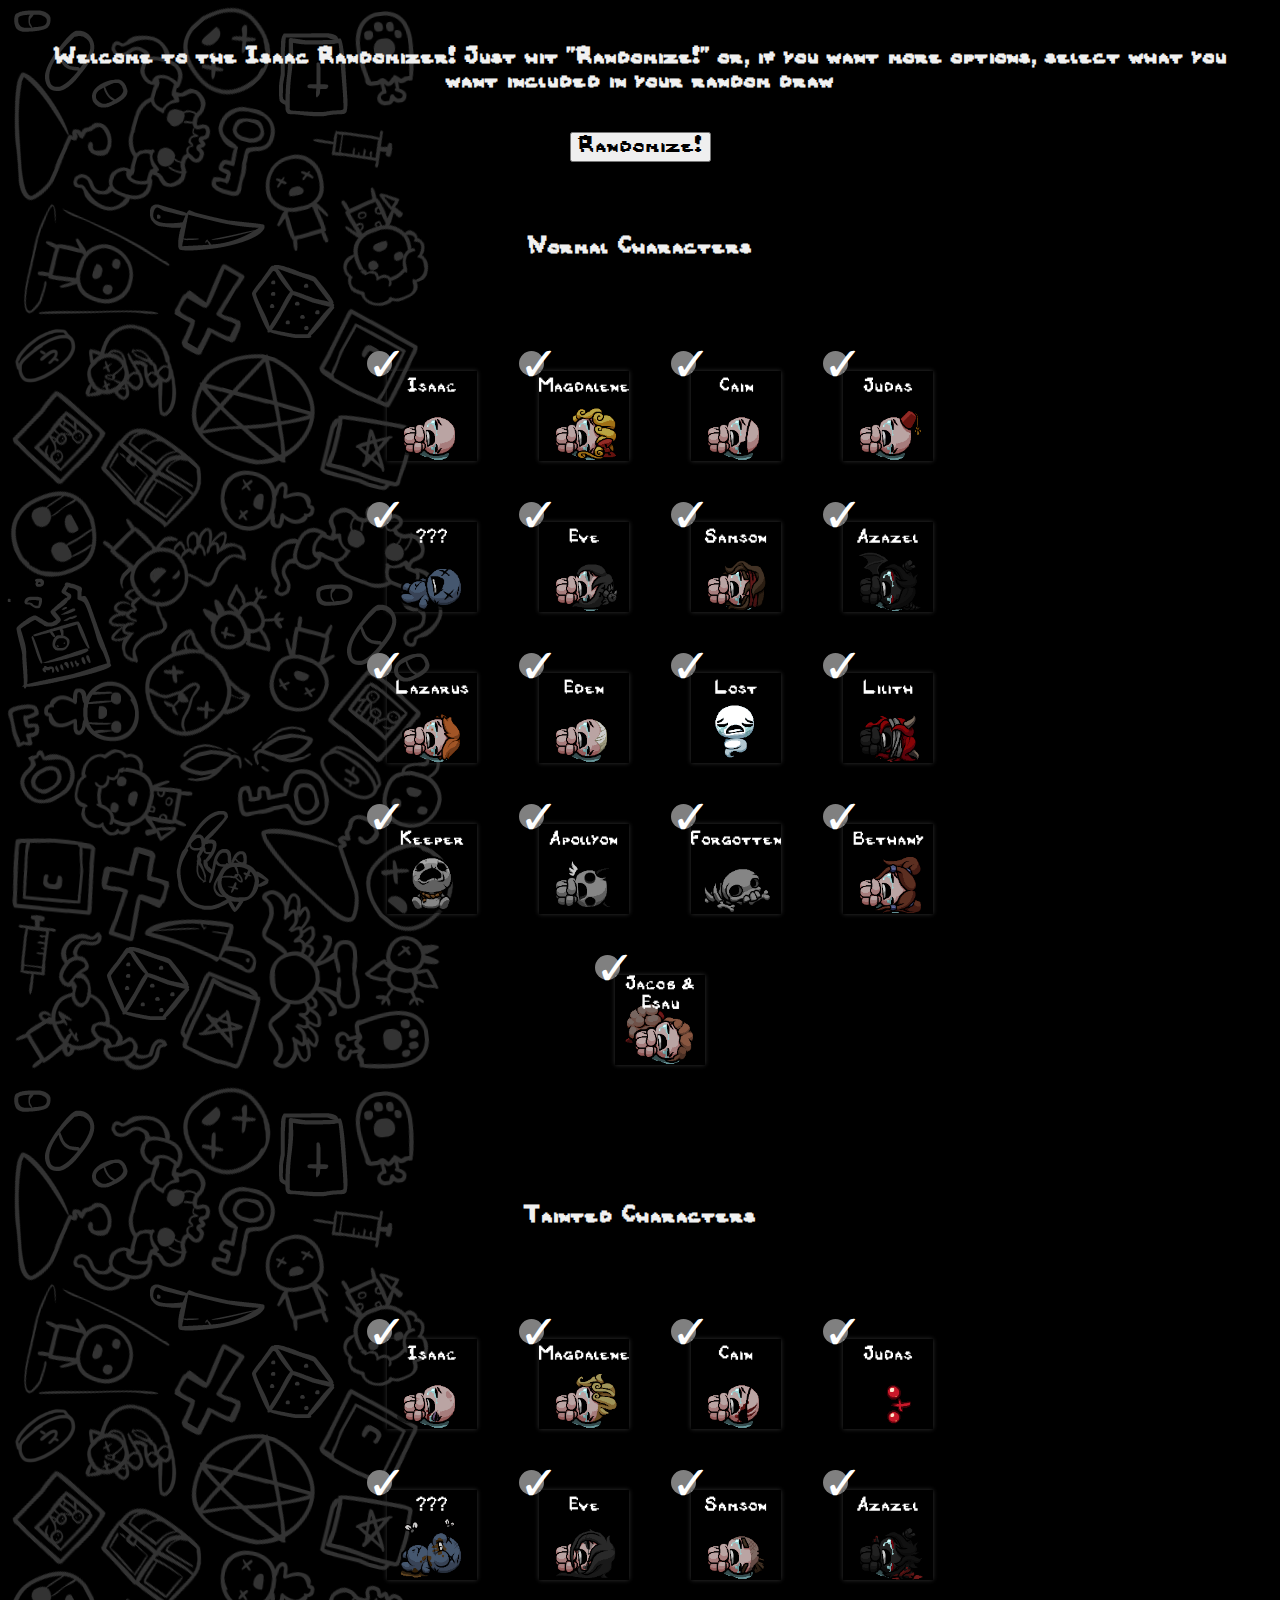
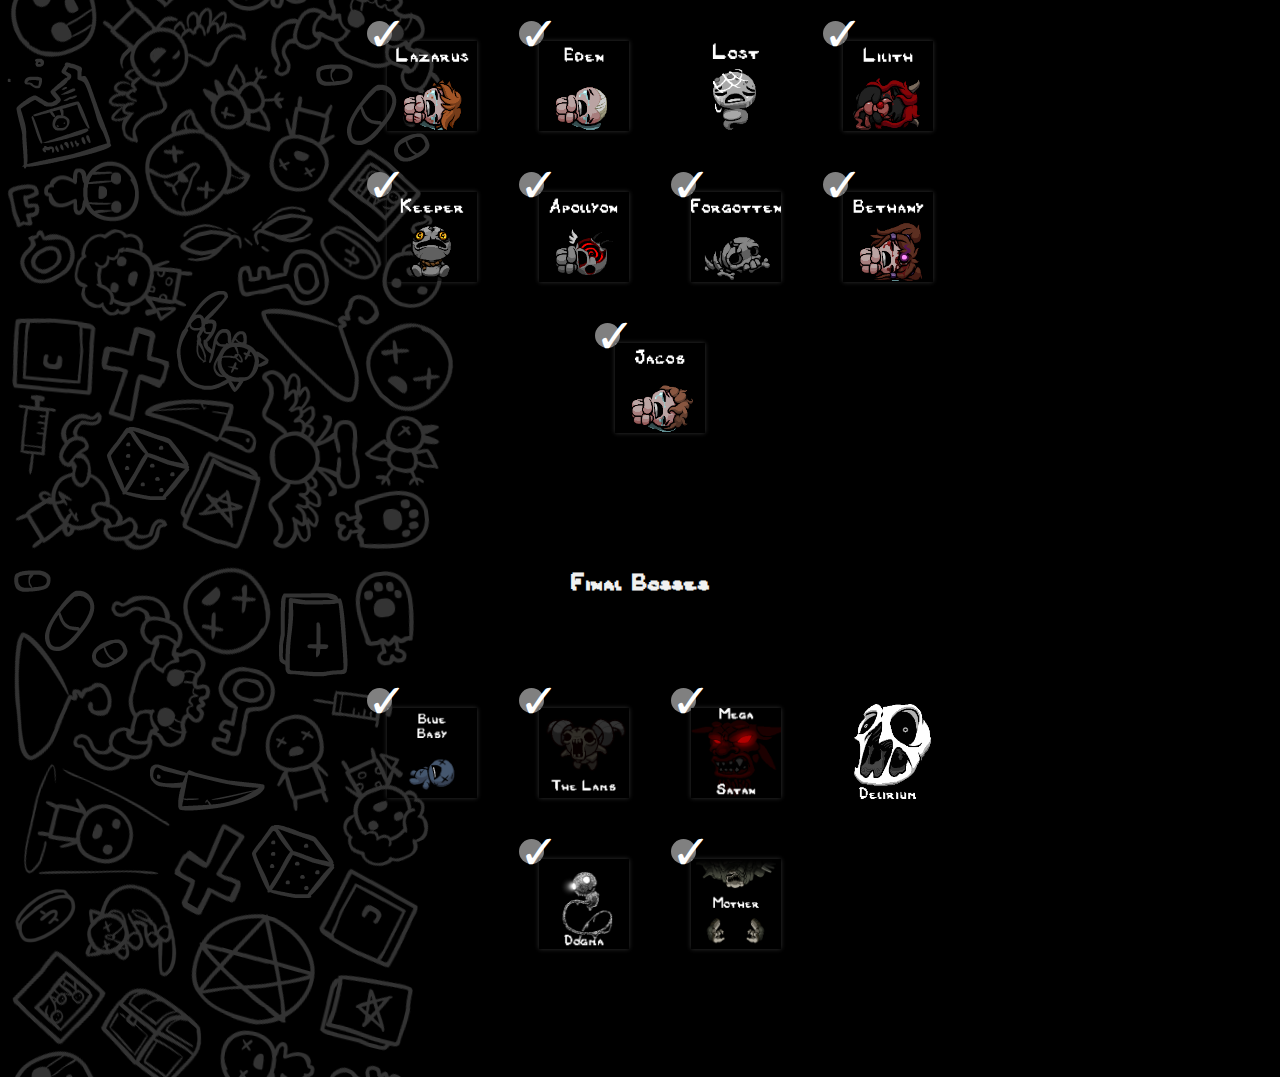
==== index.html @ 3d662578 "Rename landing page to index." ====
<!DOCTYPE html>
<meta charset="UTF-8">
<meta name="viewport" content="width=device-width, initial-scale=1">
<link rel="stylesheet" href="stylesheet.css">

<body>

  <div class="result-text">
    <h2>Welcome to the Isaac Randomizer! Just hit "Randomize!" or,
      if you want more options, select what you want included in your
      random draw</h2>
  </div>

  <div class="center">
    <button onclick="randomize();" style="font-size:24px">Randomize!</button>
  </div>

  <div class="result-text" id="result"></div>


  <div class="result-text"><h2>Normal Characters</h2></div>
  <div class="center">
    <ul>
      <li><input type="checkbox" id="nc1" value="Isaac" checked />
        <label for="nc1"><img src="img/playerportrait_isaac.png" /></label>
      </li>
      <li><input type="checkbox" id="nc2" value="Magdalene" checked />
        <label for="nc2"><img src="img/playerportrait_magdalene.png" /></label>
      </li>
      <li><input type="checkbox" id="nc3" value="Cain" checked />
        <label for="nc3"><img src="img/playerportrait_cain.png" /></label>
      </li>
      <li><input type="checkbox" id="nc4" value="Judas" checked/>
        <label for="nc4"><img src="img/playerportrait_judas.png" /></label>
      </li>
      <li><input type="checkbox" id="nc5" value="??? (Blue Baby)" checked/>
        <label for="nc5"><img src="img/playerportrait_bluebaby.png" /></label>
      </li>
      <li><input type="checkbox" id="nc6" value="Eve" checked/>
        <label for="nc6"><img src="img/playerportrait_eve.png" /></label>
      </li>
      <li><input type="checkbox" id="nc7" value="Samson" checked/>
        <label for="nc7"><img src="img/playerportrait_samson.png" /></label>
      </li>
      <li><input type="checkbox" id="nc8" value="Azazel" checked/>
        <label for="nc8"><img src="img/playerportrait_azazel.png" /></label>
      </li>
      <li><input type="checkbox" id="nc9" value="Lazarus" checked/>
        <label for="nc9"><img src="img/playerportrait_lazarus.png" /></label>
      </li>
      <li><input type="checkbox" id="nc10" value="Eden" checked/>
        <label for="nc10"><img src="img/playerportrait_eden.png" /></label>
      </li>
      <li><input type="checkbox" id="nc11" value="The Lost" checked/>
        <label for="nc11"><img src="img/playerportrait_thelost.png" /></label>
      </li>
      <li><input type="checkbox" id="nc12" value="Lilith" checked/>
        <label for="nc12"><img src="img/playerportrait_lilith.png" /></label>
      </li>
      <li><input type="checkbox" id="nc13" value="Keeper" checked/>
        <label for="nc13"><img src="img/playerportrait_keeper.png" /></label>
      </li>
      <li><input type="checkbox" id="nc14" value="Apollyon" checked/>
        <label for="nc14"><img src="img/playerportrait_apollyon.png" /></label>
      </li>
      <li><input type="checkbox" id="nc15" value="The Forgotten" checked/>
        <label for="nc15"><img src="img/playerportrait_theforgotten.png" /></label>
      </li>
      <li><input type="checkbox" id="nc16" value="Bethany" checked/>
        <label for="nc16"><img src="img/playerportrait_bethany.png" /></label>
      </li>
      <li><input type="checkbox" id="nc17" value="Jacob & Esau" checked/>
        <label for="nc17"><img src="img/playerportrait_jacob.png" /></label>
      </li>
    </ul>
  </div>

  <br>

  <div class="result-text"><h2>Tainted Characters</h2></div>
  <div class="center">
    <ul>
      <li><input type="checkbox" id="tc1" value="Tainted Isaac" checked />
        <label for="tc1"><img src="img/playerportrait_isaac_b.png" /></label>
      </li>
      <li><input type="checkbox" id="tc2" value="Tainted Magdalene" checked />
        <label for="tc2"><img src="img/playerportrait_magdalene_b.png" /></label>
      </li>
      <li><input type="checkbox" id="tc3" value="Tainted Cain" checked />
        <label for="tc3"><img src="img/playerportrait_cain_b.png" /></label>
      </li>
      <li><input type="checkbox" id="tc4" value="Tainted Judas" checked/>
        <label for="tc4"><img src="img/playerportrait_judas_b.png" /></label>
      </li>
      <li><input type="checkbox" id="tc5" value="Tainted ??? (Blue Baby)" checked/>
        <label for="tc5"><img src="img/playerportrait_bluebaby_b.png" /></label>
      </li>
      <li><input type="checkbox" id="tc6" value="Tainted Eve" checked/>
        <label for="tc6"><img src="img/playerportrait_eve_b.png" /></label>
      </li>
      <li><input type="checkbox" id="tc7" value="Tainted Samson" checked/>
        <label for="tc7"><img src="img/playerportrait_samson_b.png" /></label>
      </li>
      <li><input type="checkbox" id="tc8" value="Tainted Azazel" checked/>
        <label for="tc8"><img src="img/playerportrait_azazel_b.png" /></label>
      </li>
      <li><input type="checkbox" id="tc9" value="Tainted Lazarus" checked/>
        <label for="tc9"><img src="img/playerportrait_lazarus_b.png" /></label>
      </li>
      <li><input type="checkbox" id="tc10" value="Tainted Eden" checked/>
        <label for="tc10"><img src="img/playerportrait_eden.png" /></label>
      </li>
      <li><input type="checkbox" id="tc11" value="Tainted The Lost" />
        <label for="tc11"><img src="img/playerportrait_thelost_b.png" /></label>
      </li>
      <li><input type="checkbox" id="tc12" value="Tainted Lilith" checked/>
        <label for="tc12"><img src="img/playerportrait_lilith_b.png" /></label>
      </li>
      <li><input type="checkbox" id="tc13" value="Tainted Keeper" checked/>
        <label for="tc13"><img src="img/playerportrait_keeper_b.png" /></label>
      </li>
      <li><input type="checkbox" id="tc14" value="Tainted Apollyon" checked/>
        <label for="tc14"><img src="img/playerportrait_apollyon_b.png" /></label>
      </li>
      <li><input type="checkbox" id="tc15" value="Tainted The Forgotten" checked/>
        <label for="tc15"><img src="img/playerportrait_theforgotten_b.png" /></label>
      </li>
      <li><input type="checkbox" id="tc16" value="Tainted Bethany" checked/>
        <label for="tc16"><img src="img/playerportrait_bethany_b.png" /></label>
      </li>
      <li><input type="checkbox" id="tc17" value="Tainted Jacob" checked/>
        <label for="tc17"><img src="img/playerportrait_jacob_b.png" /></label>
      </li>
    </ul>
  </div>

  <br>

  <div class="result-text"><h2>Final Bosses</h2></div>
  <div class="center">
    <ul>
      <li><input type="checkbox" id="eb1" value="??? (Blue Baby)" checked />
        <label for="eb1"><img src="img/portrait_102.1_bluebaby.png" /></label>
      </li>
      <li><input type="checkbox" id="eb2" value="The Lamb" checked />
        <label for="eb2"><img src="img/portrait_273.0_thelamb.png" /></label>
      </li>
      <li><input type="checkbox" id="eb3" value="Mega Satan" checked />
        <label for="eb3"><img src="img/portrait_274.0_megasatan.png" /></label>
      </li>
      <li><input type="checkbox" id="eb4" value="Delirium" />
        <label for="eb4"><img src="img/portrait_delirium.png" /></label>
      </li>
      <li><input type="checkbox" id="eb5" value="Dogma" checked />
        <label for="eb5"><img src="img/portrait_dogma.png" /></label>
      </li>
      <li><input type="checkbox" id="eb6" value="Mother" checked />
        <label for="eb6"><img src="img/portrait_mother.png" /></label>
      </li>
    </ul>
  </div>

  <br> <br>

  <script src="collapse.js"></script>
  <script src="randomize.js"></script>

</body>

</html>
---- stylesheet.css ----
body {
  background-image: url("img/bg.png");
  background-repeat: repeat-y;
}

ul {
  list-style-type: none;
  text-align: center;
  width: 55%;
  align-items: center;
}

li {
  display: inline-block;
  align-items: center;
}

input[type="checkbox"] {
  display: none;
}

.center {
  display: flex;
  justify-content: center;
  align-items: center;
  height: 10%;
  font-size: 48px;
}

label {
  /* border: 1px solid #fff; */
  padding: 10px;
  display: block;
  position: relative;
  margin: 10px;
  cursor: pointer;
}

label:before {
  background-color: white;
  color: white;
  content: " ";
  display: block;
  border-radius: 50%;
  /* border: 1px solid grey; */
  position: absolute;
  top: -5px;
  left: -5px;
  width: 25px;
  height: 25px;
  text-align: center;
  line-height: 28px;
  transition-duration: 0.4s;
  transform: scale(0);
}

label img {
  height: 100px;
  width: 100px;
  transition-duration: 0.2s;
  transform-origin: 50% 50%;
  -webkit-filter: grayscale(100%);
  filter: grayscale(100%);
}

/* :checked + label {
  border-color: #ddd;
} */

:checked + label:before {
  content: "✓";
  background-color: grey;
  transform: scale(1);
}

:checked + label img {
  transform: scale(0.9);
  box-shadow: 0 0 5px #333;
  z-index: -1;
  -webkit-filter: grayscale(0%);
  filter: grayscale(0%);
}

/* Style the button that is used to open and close the collapsible content
.collapsible {
 background-color: #eee;
 color: #444;
 cursor: pointer;
 padding: 18px;
 width: 100%;
 border: none;
 text-align: left;
 outline: none;
 font-size: 15px;
}
/*

/* Add a background color to the button if it is clicked on (add the .active class with JS), and when you move the mouse over it (hover) */
/* .active, .collapsible:hover {
 background-color: #ccc;
} */

/* Style the collapsible content. Note: hidden by default */
/* .content {
 padding: 0 18px;
 display: all;
 overflow: hidden;
 background-color: #f1f1f1;
} */

.result-text {
  padding: 18px 18px;
  text-align: center;
  font-family: isaacgame;
  color: #f1f1f1;
}

/* Add Isaac font */
@font-face {
  font-family: isaacgame;
  src: url(IsaacGame.ttf) format("truetype");
  src: url(isaacgame.woff) format("woff");
  src: url(isaacgame.woff2) format("woff2");
}

/* change button font */
button {
  font-family: isaacgame;
}
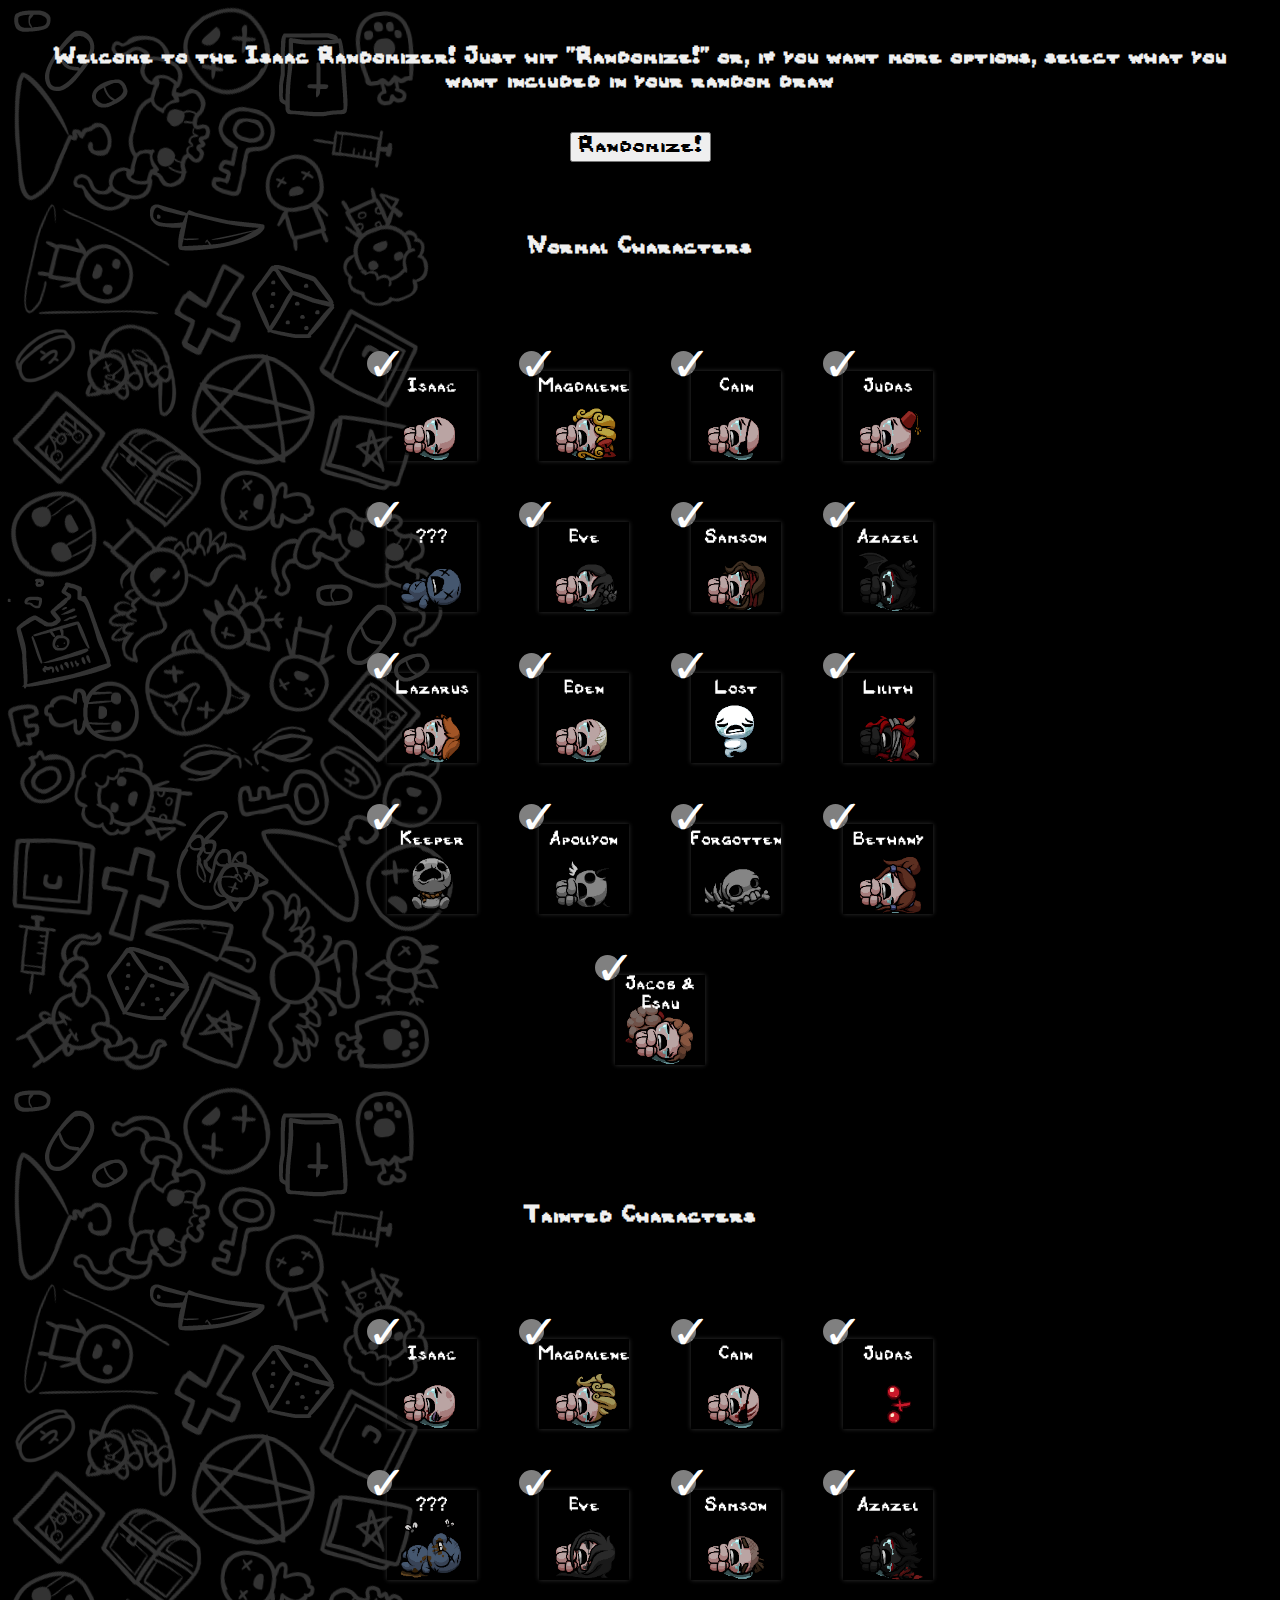
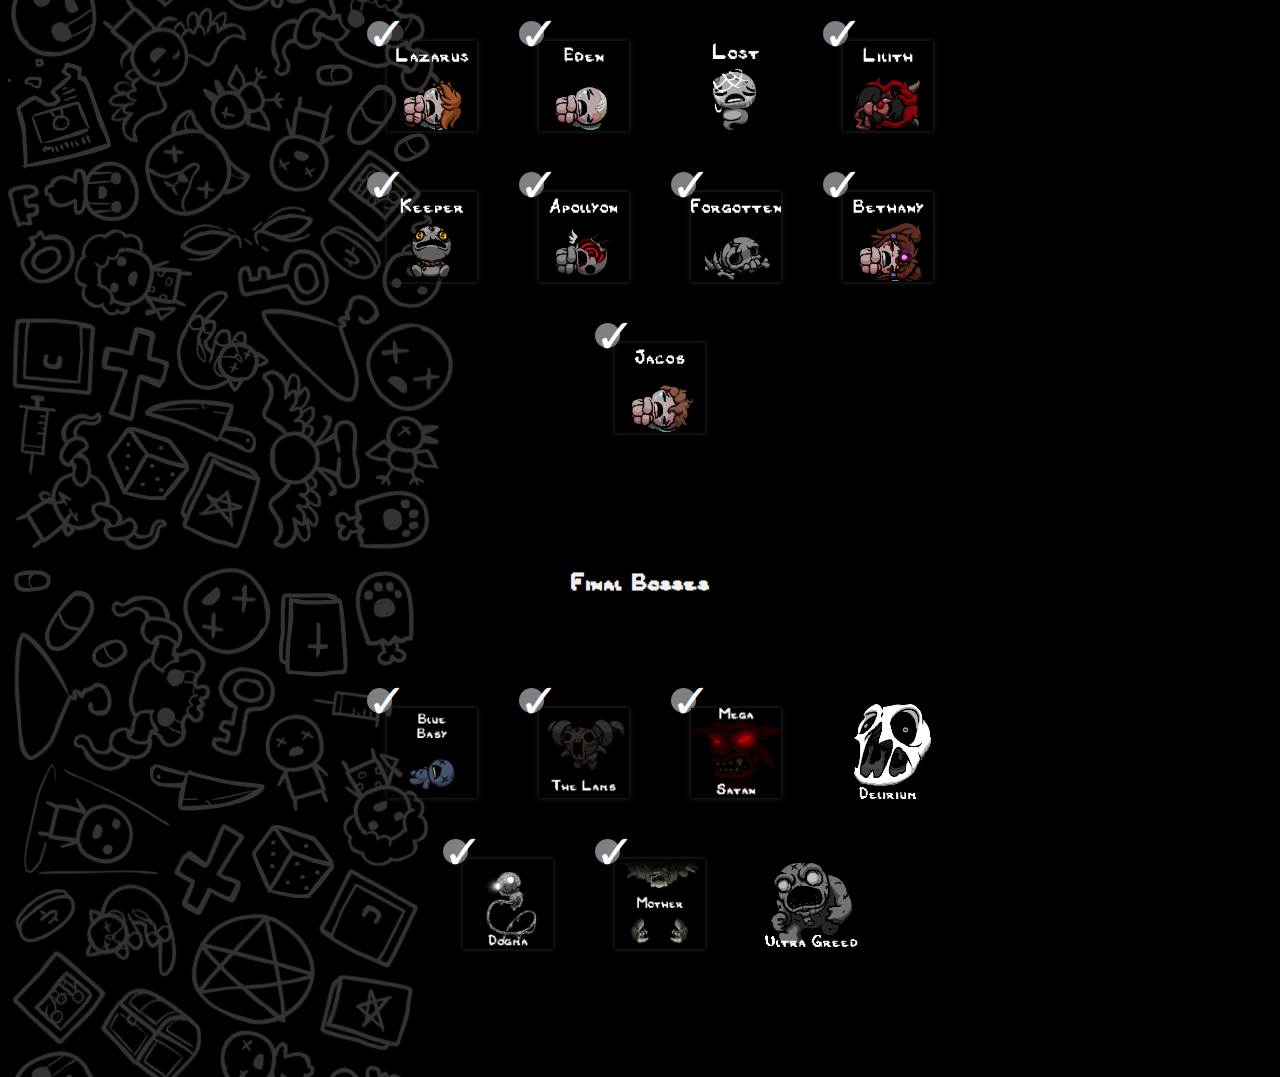
==== commit ac0120a9: "Add Ultra Greed." ====
--- a/index.html
+++ b/index.html
@@ -157,6 +157,9 @@
       <li><input type="checkbox" id="eb6" value="Mother" checked />
         <label for="eb6"><img src="img/portrait_mother.png" /></label>
       </li>
+      <li><input type="checkbox" id="eb7" value="Ultra Greed" />
+        <label for="eb7"><img src="img/portrait_406.0_ultragreed.png" /></label>
+      </li>
     </ul>
   </div>
 
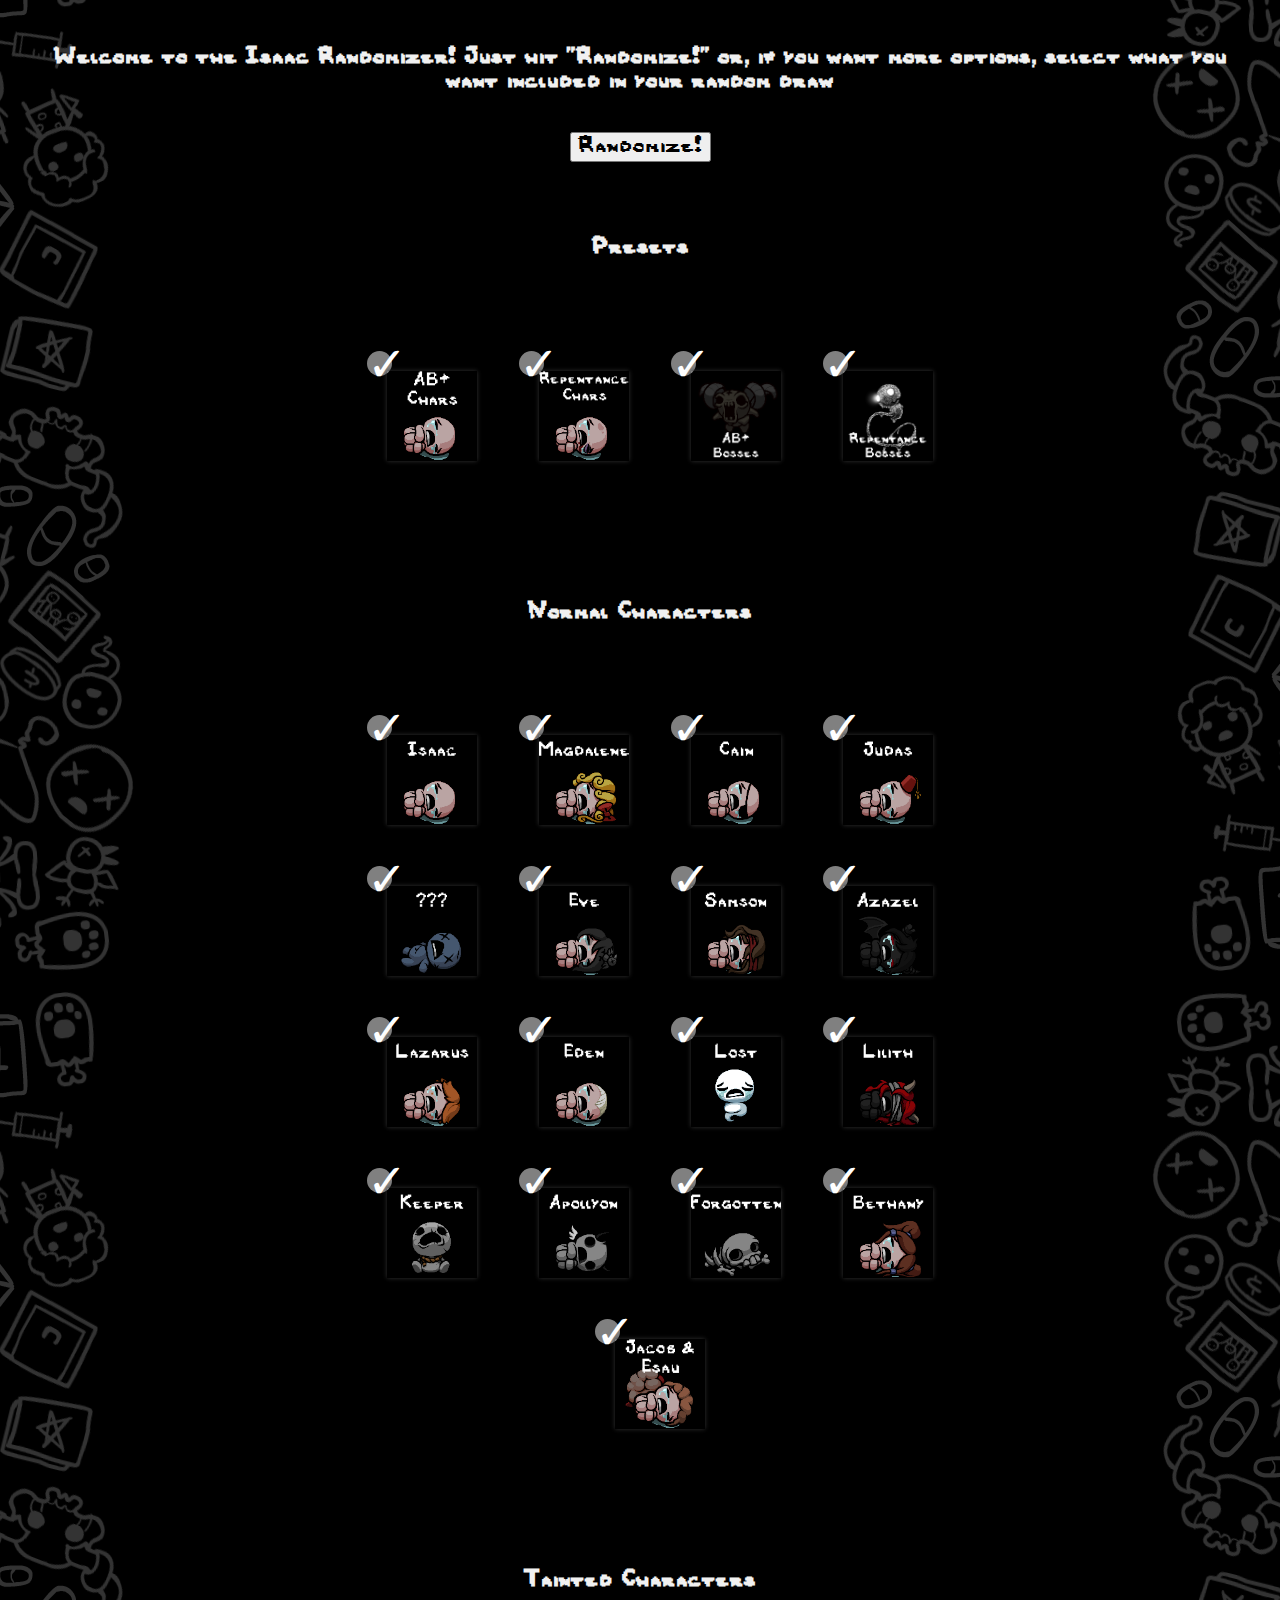
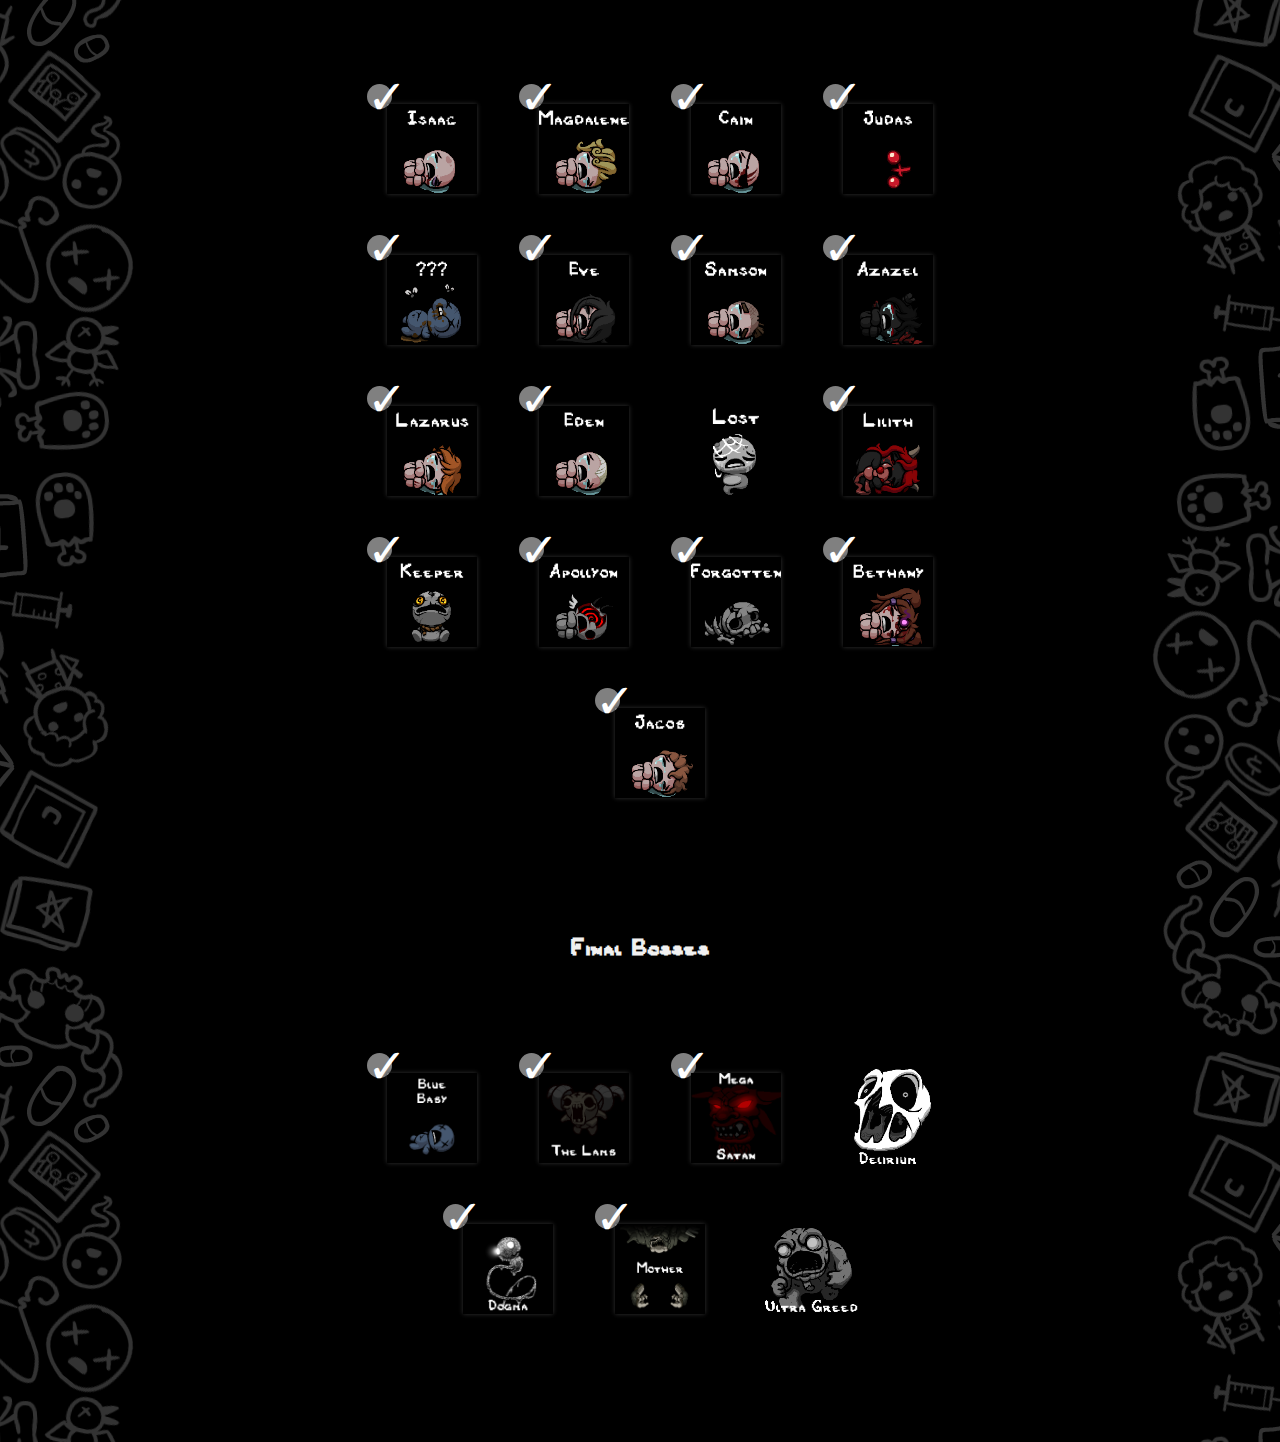
==== commit 74068f7a: "Add buttons for presets." ====
--- a/index.html
+++ b/index.html
@@ -17,59 +17,78 @@
 
   <div class="result-text" id="result"></div>
 
+  <!-- <div class="result-text"><h2>Presets</h2></div> -->
+  <div class="result-text"><h2>Presets</h2></div>
+  <div class="center">
+    <ul>
+      <li><input type="checkbox" id="ps1" onClick="abchar(this)" checked />
+        <label for="ps1"><img src="img/preset_afterbirth.png" /></label>
+      </li>
+      <li><input type="checkbox" id="ps2" onClick="repchar(this)" checked />
+        <label for="ps2"><img src="img/preset_repentance.png" /></label>
+      </li>
+      <li><input type="checkbox" id="ps3" onClick="abboss(this)" checked />
+        <label for="ps3"><img src="img/preset_afterbirthbosses.png" /></label>
+      </li>
+      <li><input type="checkbox" id="ps4" onClick="repboss(this)" checked />
+        <label for="ps4"><img src="img/preset_repentancebosses.png" /></label>
+      </li>
+    </ul>
+  </div>
+  <br>
 
   <div class="result-text"><h2>Normal Characters</h2></div>
   <div class="center">
     <ul>
-      <li><input type="checkbox" id="nc1" value="Isaac" checked />
+      <li><input type="checkbox" id="nc1" name="nc" value="Isaac" checked />
         <label for="nc1"><img src="img/playerportrait_isaac.png" /></label>
       </li>
-      <li><input type="checkbox" id="nc2" value="Magdalene" checked />
+      <li><input type="checkbox" id="nc2" name="nc" value="Magdalene" checked />
         <label for="nc2"><img src="img/playerportrait_magdalene.png" /></label>
       </li>
-      <li><input type="checkbox" id="nc3" value="Cain" checked />
+      <li><input type="checkbox" id="nc3" name="nc" value="Cain" checked />
         <label for="nc3"><img src="img/playerportrait_cain.png" /></label>
       </li>
-      <li><input type="checkbox" id="nc4" value="Judas" checked/>
+      <li><input type="checkbox" id="nc4" name="nc" value="Judas" checked/>
         <label for="nc4"><img src="img/playerportrait_judas.png" /></label>
       </li>
-      <li><input type="checkbox" id="nc5" value="??? (Blue Baby)" checked/>
+      <li><input type="checkbox" id="nc5" name="nc" value="??? (Blue Baby)" checked/>
         <label for="nc5"><img src="img/playerportrait_bluebaby.png" /></label>
       </li>
-      <li><input type="checkbox" id="nc6" value="Eve" checked/>
+      <li><input type="checkbox" id="nc6" name="nc" value="Eve" checked/>
         <label for="nc6"><img src="img/playerportrait_eve.png" /></label>
       </li>
-      <li><input type="checkbox" id="nc7" value="Samson" checked/>
+      <li><input type="checkbox" id="nc7" name="nc" value="Samson" checked/>
         <label for="nc7"><img src="img/playerportrait_samson.png" /></label>
       </li>
-      <li><input type="checkbox" id="nc8" value="Azazel" checked/>
+      <li><input type="checkbox" id="nc8" name="nc" value="Azazel" checked/>
         <label for="nc8"><img src="img/playerportrait_azazel.png" /></label>
       </li>
-      <li><input type="checkbox" id="nc9" value="Lazarus" checked/>
+      <li><input type="checkbox" id="nc9" name="nc" value="Lazarus" checked/>
         <label for="nc9"><img src="img/playerportrait_lazarus.png" /></label>
       </li>
-      <li><input type="checkbox" id="nc10" value="Eden" checked/>
+      <li><input type="checkbox" id="nc10" name="nc" value="Eden" checked/>
         <label for="nc10"><img src="img/playerportrait_eden.png" /></label>
       </li>
-      <li><input type="checkbox" id="nc11" value="The Lost" checked/>
+      <li><input type="checkbox" id="nc11" name="nc" value="The Lost" checked/>
         <label for="nc11"><img src="img/playerportrait_thelost.png" /></label>
       </li>
-      <li><input type="checkbox" id="nc12" value="Lilith" checked/>
+      <li><input type="checkbox" id="nc12" name="nc" value="Lilith" checked/>
         <label for="nc12"><img src="img/playerportrait_lilith.png" /></label>
       </li>
-      <li><input type="checkbox" id="nc13" value="Keeper" checked/>
+      <li><input type="checkbox" id="nc13" name="nc" value="Keeper" checked/>
         <label for="nc13"><img src="img/playerportrait_keeper.png" /></label>
       </li>
-      <li><input type="checkbox" id="nc14" value="Apollyon" checked/>
+      <li><input type="checkbox" id="nc14" name="nc" value="Apollyon" checked/>
         <label for="nc14"><img src="img/playerportrait_apollyon.png" /></label>
       </li>
-      <li><input type="checkbox" id="nc15" value="The Forgotten" checked/>
+      <li><input type="checkbox" id="nc15" name="nc" value="The Forgotten" checked/>
         <label for="nc15"><img src="img/playerportrait_theforgotten.png" /></label>
       </li>
-      <li><input type="checkbox" id="nc16" value="Bethany" checked/>
+      <li><input type="checkbox" id="nc16" name="tc" value="Bethany" checked/>
         <label for="nc16"><img src="img/playerportrait_bethany.png" /></label>
       </li>
-      <li><input type="checkbox" id="nc17" value="Jacob & Esau" checked/>
+      <li><input type="checkbox" id="nc17" name="tc" value="Jacob & Esau" checked/>
         <label for="nc17"><img src="img/playerportrait_jacob.png" /></label>
       </li>
     </ul>
@@ -80,55 +99,55 @@
   <div class="result-text"><h2>Tainted Characters</h2></div>
   <div class="center">
     <ul>
-      <li><input type="checkbox" id="tc1" value="Tainted Isaac" checked />
+      <li><input type="checkbox" id="tc1" name="tc" value="Tainted Isaac" checked />
         <label for="tc1"><img src="img/playerportrait_isaac_b.png" /></label>
       </li>
-      <li><input type="checkbox" id="tc2" value="Tainted Magdalene" checked />
+      <li><input type="checkbox" id="tc2" name="tc" value="Tainted Magdalene" checked />
         <label for="tc2"><img src="img/playerportrait_magdalene_b.png" /></label>
       </li>
-      <li><input type="checkbox" id="tc3" value="Tainted Cain" checked />
+      <li><input type="checkbox" id="tc3" name="tc" value="Tainted Cain" checked />
         <label for="tc3"><img src="img/playerportrait_cain_b.png" /></label>
       </li>
-      <li><input type="checkbox" id="tc4" value="Tainted Judas" checked/>
+      <li><input type="checkbox" id="tc4" name="tc" value="Tainted Judas" checked/>
         <label for="tc4"><img src="img/playerportrait_judas_b.png" /></label>
       </li>
-      <li><input type="checkbox" id="tc5" value="Tainted ??? (Blue Baby)" checked/>
+      <li><input type="checkbox" id="tc5" name="tc" value="Tainted ??? (Blue Baby)" checked/>
         <label for="tc5"><img src="img/playerportrait_bluebaby_b.png" /></label>
       </li>
-      <li><input type="checkbox" id="tc6" value="Tainted Eve" checked/>
+      <li><input type="checkbox" id="tc6" name="tc" value="Tainted Eve" checked/>
         <label for="tc6"><img src="img/playerportrait_eve_b.png" /></label>
       </li>
-      <li><input type="checkbox" id="tc7" value="Tainted Samson" checked/>
+      <li><input type="checkbox" id="tc7" name="tc" value="Tainted Samson" checked/>
         <label for="tc7"><img src="img/playerportrait_samson_b.png" /></label>
       </li>
-      <li><input type="checkbox" id="tc8" value="Tainted Azazel" checked/>
+      <li><input type="checkbox" id="tc8" name="tc" value="Tainted Azazel" checked/>
         <label for="tc8"><img src="img/playerportrait_azazel_b.png" /></label>
       </li>
-      <li><input type="checkbox" id="tc9" value="Tainted Lazarus" checked/>
+      <li><input type="checkbox" id="tc9" name="tc" value="Tainted Lazarus" checked/>
         <label for="tc9"><img src="img/playerportrait_lazarus_b.png" /></label>
       </li>
-      <li><input type="checkbox" id="tc10" value="Tainted Eden" checked/>
+      <li><input type="checkbox" id="tc10" name="tc" value="Tainted Eden" checked/>
         <label for="tc10"><img src="img/playerportrait_eden.png" /></label>
       </li>
-      <li><input type="checkbox" id="tc11" value="Tainted The Lost" />
+      <li><input type="checkbox" id="tc11" name="tc" value="Tainted The Lost" />
         <label for="tc11"><img src="img/playerportrait_thelost_b.png" /></label>
       </li>
-      <li><input type="checkbox" id="tc12" value="Tainted Lilith" checked/>
+      <li><input type="checkbox" id="tc12" name="tc" value="Tainted Lilith" checked/>
         <label for="tc12"><img src="img/playerportrait_lilith_b.png" /></label>
       </li>
-      <li><input type="checkbox" id="tc13" value="Tainted Keeper" checked/>
+      <li><input type="checkbox" id="tc13" name="tc" value="Tainted Keeper" checked/>
         <label for="tc13"><img src="img/playerportrait_keeper_b.png" /></label>
       </li>
-      <li><input type="checkbox" id="tc14" value="Tainted Apollyon" checked/>
+      <li><input type="checkbox" id="tc14" name="tc" value="Tainted Apollyon" checked/>
         <label for="tc14"><img src="img/playerportrait_apollyon_b.png" /></label>
       </li>
-      <li><input type="checkbox" id="tc15" value="Tainted The Forgotten" checked/>
+      <li><input type="checkbox" id="tc15" name="tc" value="Tainted The Forgotten" checked/>
         <label for="tc15"><img src="img/playerportrait_theforgotten_b.png" /></label>
       </li>
-      <li><input type="checkbox" id="tc16" value="Tainted Bethany" checked/>
+      <li><input type="checkbox" id="tc16" name="tc" value="Tainted Bethany" checked/>
         <label for="tc16"><img src="img/playerportrait_bethany_b.png" /></label>
       </li>
-      <li><input type="checkbox" id="tc17" value="Tainted Jacob" checked/>
+      <li><input type="checkbox" id="tc17" name="tc" value="Tainted Jacob" checked/>
         <label for="tc17"><img src="img/playerportrait_jacob_b.png" /></label>
       </li>
     </ul>
@@ -139,22 +158,22 @@
   <div class="result-text"><h2>Final Bosses</h2></div>
   <div class="center">
     <ul>
-      <li><input type="checkbox" id="eb1" value="??? (Blue Baby)" checked />
+      <li><input type="checkbox" id="eb1" name="ab" value="??? (Blue Baby)" checked />
         <label for="eb1"><img src="img/portrait_102.1_bluebaby.png" /></label>
       </li>
-      <li><input type="checkbox" id="eb2" value="The Lamb" checked />
+      <li><input type="checkbox" id="eb2" name="ab" value="The Lamb" checked />
         <label for="eb2"><img src="img/portrait_273.0_thelamb.png" /></label>
       </li>
-      <li><input type="checkbox" id="eb3" value="Mega Satan" checked />
+      <li><input type="checkbox" id="eb3" name="ab" value="Mega Satan" checked />
         <label for="eb3"><img src="img/portrait_274.0_megasatan.png" /></label>
       </li>
       <li><input type="checkbox" id="eb4" value="Delirium" />
         <label for="eb4"><img src="img/portrait_delirium.png" /></label>
       </li>
-      <li><input type="checkbox" id="eb5" value="Dogma" checked />
+      <li><input type="checkbox" id="eb5" name="rb" value="Dogma" checked />
         <label for="eb5"><img src="img/portrait_dogma.png" /></label>
       </li>
-      <li><input type="checkbox" id="eb6" value="Mother" checked />
+      <li><input type="checkbox" id="eb6" name="rb" value="Mother" checked />
         <label for="eb6"><img src="img/portrait_mother.png" /></label>
       </li>
       <li><input type="checkbox" id="eb7" value="Ultra Greed" />
@@ -167,6 +186,7 @@
 
   <script src="collapse.js"></script>
   <script src="randomize.js"></script>
+  <script src="presets.js"></script>
 
 </body>
 
--- a/stylesheet.css
+++ b/stylesheet.css
@@ -1,6 +1,7 @@
 body {
   background-image: url("img/bg.png");
   background-repeat: repeat-y;
+  background-position: center center;
 }
 
 ul {
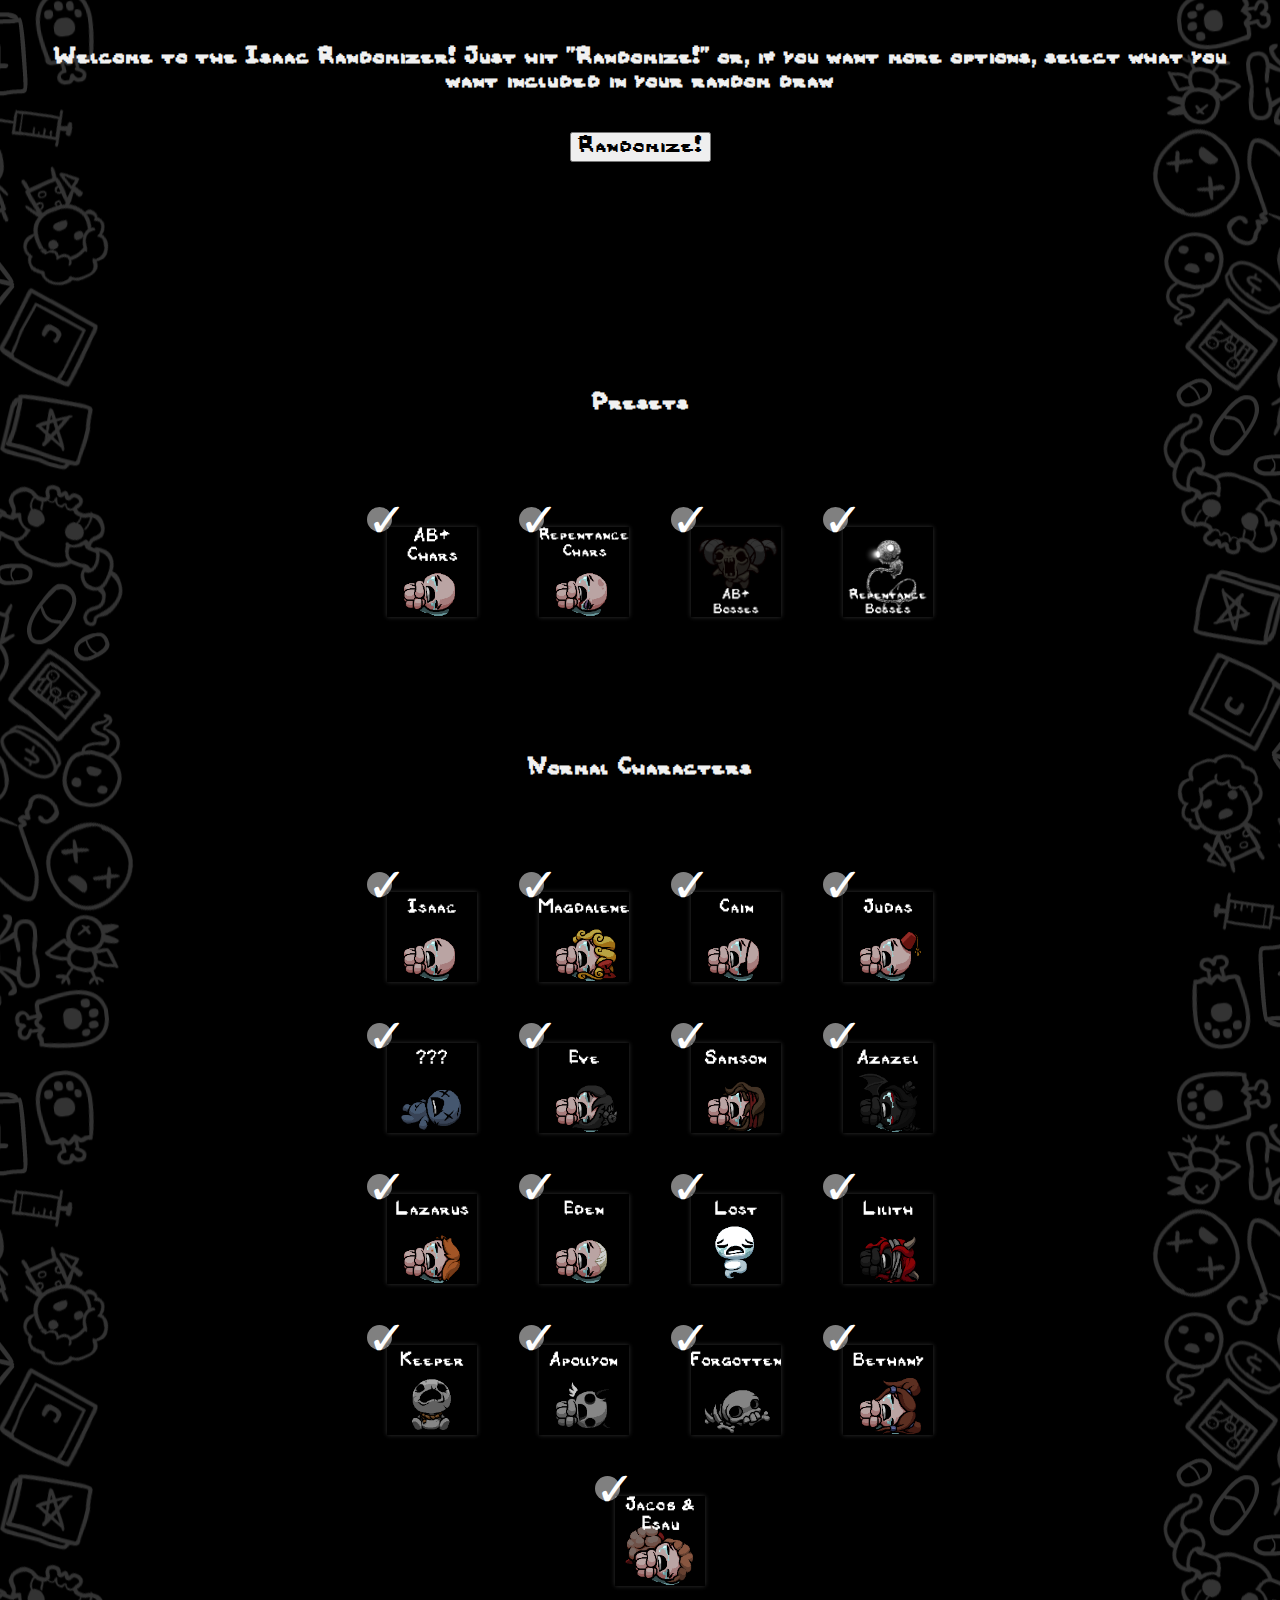
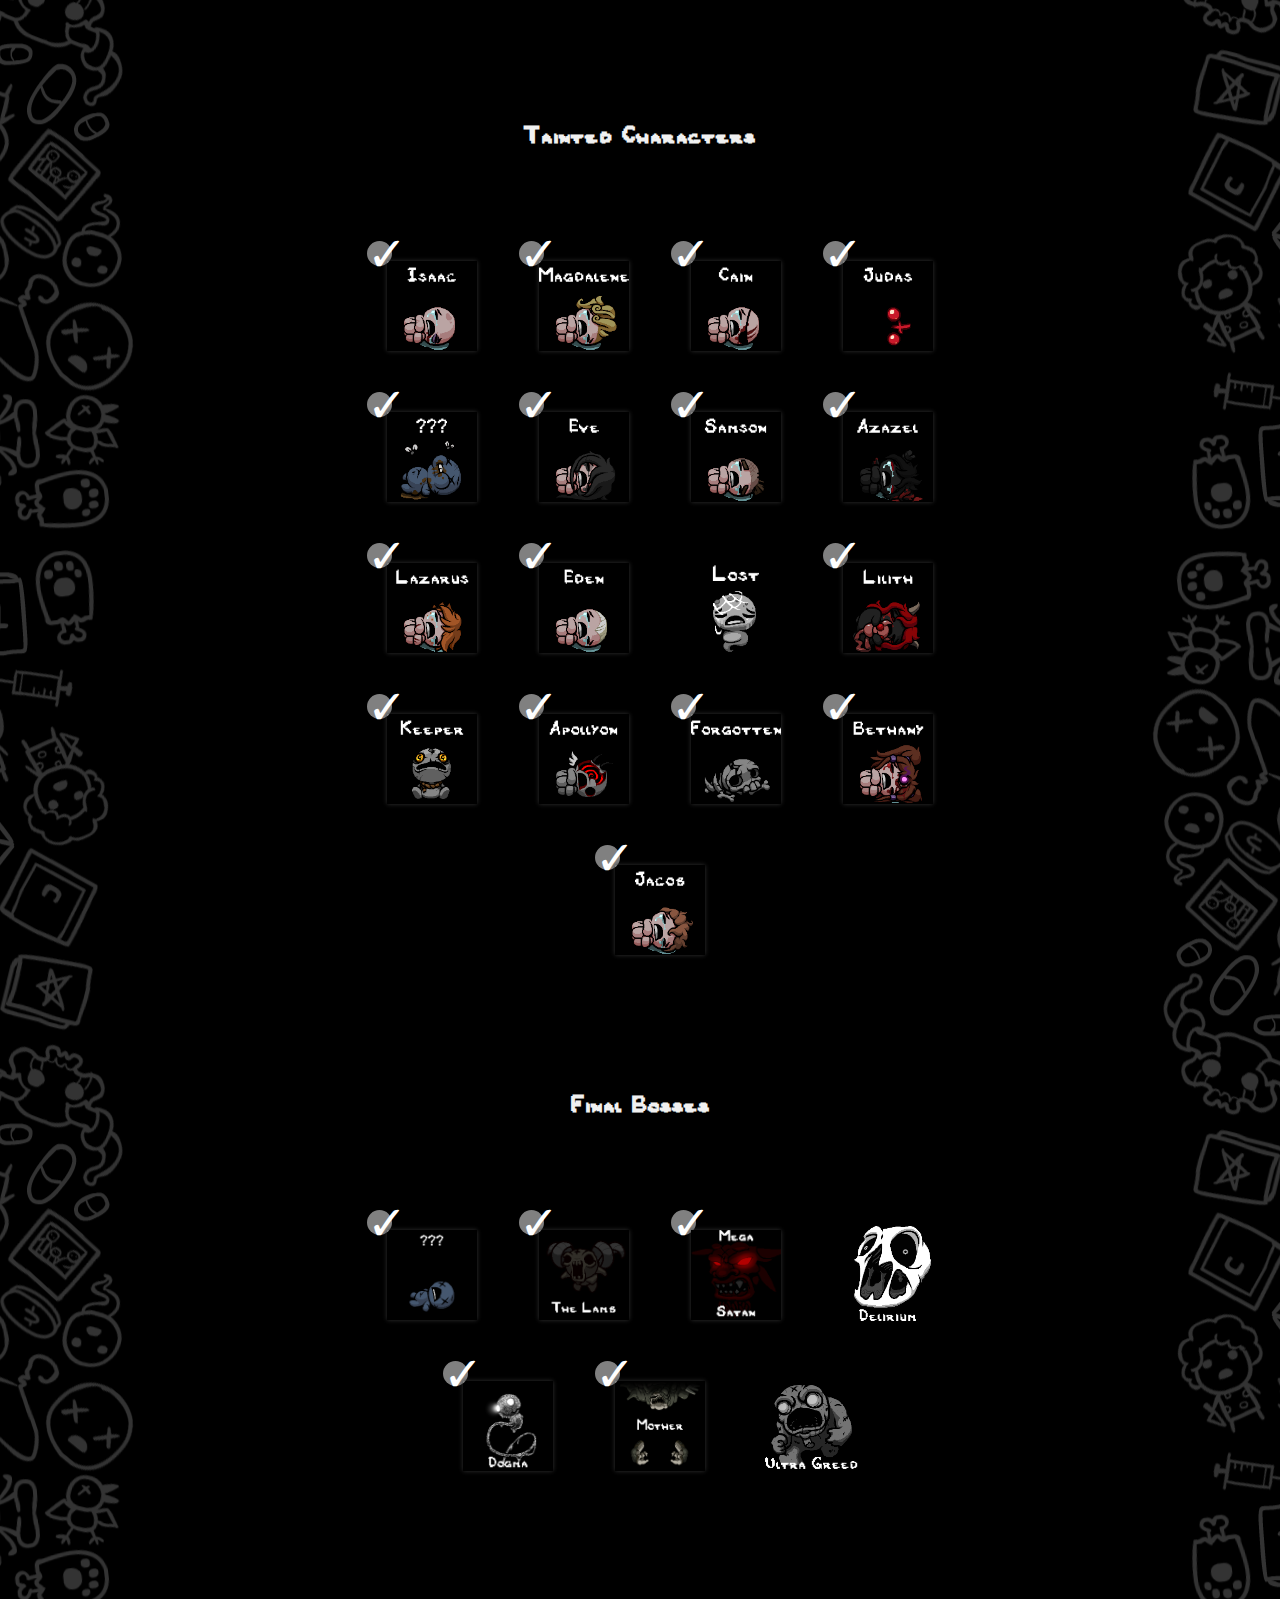
==== commit 2a8c646e: "Add image for random selection." ====
--- a/index.html
+++ b/index.html
@@ -15,6 +15,14 @@
     <button onclick="randomize();" style="font-size:24px">Randomize!</button>
   </div>
 
+  <div class="center">
+    <ul>
+      <li><img id="char_image"></li>
+      <li><img id="vs_image"></li>
+      <li><img id="boss_image"></li>
+    </ul>
+  </div>
+
   <div class="result-text" id="result"></div>
 
   <!-- <div class="result-text"><h2>Presets</h2></div> -->
@@ -89,7 +97,7 @@
         <label for="nc16"><img src="img/playerportrait_bethany.png" /></label>
       </li>
       <li><input type="checkbox" id="nc17" name="tc" value="Jacob & Esau" checked/>
-        <label for="nc17"><img src="img/playerportrait_jacob.png" /></label>
+        <label for="nc17"><img src="img/playerportrait_jacobesau.png" /></label>
       </li>
     </ul>
   </div>
@@ -100,55 +108,55 @@
   <div class="center">
     <ul>
       <li><input type="checkbox" id="tc1" name="tc" value="Tainted Isaac" checked />
-        <label for="tc1"><img src="img/playerportrait_isaac_b.png" /></label>
+        <label for="tc1"><img src="img/playerportrait_taintedisaac.png" /></label>
       </li>
       <li><input type="checkbox" id="tc2" name="tc" value="Tainted Magdalene" checked />
-        <label for="tc2"><img src="img/playerportrait_magdalene_b.png" /></label>
+        <label for="tc2"><img src="img/playerportrait_taintedmagdalene.png" /></label>
       </li>
       <li><input type="checkbox" id="tc3" name="tc" value="Tainted Cain" checked />
-        <label for="tc3"><img src="img/playerportrait_cain_b.png" /></label>
+        <label for="tc3"><img src="img/playerportrait_taintedcain.png" /></label>
       </li>
       <li><input type="checkbox" id="tc4" name="tc" value="Tainted Judas" checked/>
-        <label for="tc4"><img src="img/playerportrait_judas_b.png" /></label>
+        <label for="tc4"><img src="img/playerportrait_taintedjudas.png" /></label>
       </li>
       <li><input type="checkbox" id="tc5" name="tc" value="Tainted ??? (Blue Baby)" checked/>
-        <label for="tc5"><img src="img/playerportrait_bluebaby_b.png" /></label>
+        <label for="tc5"><img src="img/playerportrait_taintedbluebaby.png" /></label>
       </li>
       <li><input type="checkbox" id="tc6" name="tc" value="Tainted Eve" checked/>
-        <label for="tc6"><img src="img/playerportrait_eve_b.png" /></label>
+        <label for="tc6"><img src="img/playerportrait_taintedeve.png" /></label>
       </li>
       <li><input type="checkbox" id="tc7" name="tc" value="Tainted Samson" checked/>
-        <label for="tc7"><img src="img/playerportrait_samson_b.png" /></label>
+        <label for="tc7"><img src="img/playerportrait_taintedsamson.png" /></label>
       </li>
       <li><input type="checkbox" id="tc8" name="tc" value="Tainted Azazel" checked/>
-        <label for="tc8"><img src="img/playerportrait_azazel_b.png" /></label>
+        <label for="tc8"><img src="img/playerportrait_taintedazazel.png" /></label>
       </li>
       <li><input type="checkbox" id="tc9" name="tc" value="Tainted Lazarus" checked/>
-        <label for="tc9"><img src="img/playerportrait_lazarus_b.png" /></label>
+        <label for="tc9"><img src="img/playerportrait_taintedlazarus.png" /></label>
       </li>
       <li><input type="checkbox" id="tc10" name="tc" value="Tainted Eden" checked/>
-        <label for="tc10"><img src="img/playerportrait_eden.png" /></label>
+        <label for="tc10"><img src="img/playerportrait_taintededen.png" /></label>
       </li>
       <li><input type="checkbox" id="tc11" name="tc" value="Tainted The Lost" />
-        <label for="tc11"><img src="img/playerportrait_thelost_b.png" /></label>
+        <label for="tc11"><img src="img/playerportrait_taintedthelost.png" /></label>
       </li>
       <li><input type="checkbox" id="tc12" name="tc" value="Tainted Lilith" checked/>
-        <label for="tc12"><img src="img/playerportrait_lilith_b.png" /></label>
+        <label for="tc12"><img src="img/playerportrait_taintedlilith.png" /></label>
       </li>
       <li><input type="checkbox" id="tc13" name="tc" value="Tainted Keeper" checked/>
-        <label for="tc13"><img src="img/playerportrait_keeper_b.png" /></label>
+        <label for="tc13"><img src="img/playerportrait_taintedkeeper.png" /></label>
       </li>
       <li><input type="checkbox" id="tc14" name="tc" value="Tainted Apollyon" checked/>
-        <label for="tc14"><img src="img/playerportrait_apollyon_b.png" /></label>
+        <label for="tc14"><img src="img/playerportrait_taintedapollyon.png" /></label>
       </li>
       <li><input type="checkbox" id="tc15" name="tc" value="Tainted The Forgotten" checked/>
-        <label for="tc15"><img src="img/playerportrait_theforgotten_b.png" /></label>
+        <label for="tc15"><img src="img/playerportrait_taintedtheforgotten.png" /></label>
       </li>
       <li><input type="checkbox" id="tc16" name="tc" value="Tainted Bethany" checked/>
-        <label for="tc16"><img src="img/playerportrait_bethany_b.png" /></label>
+        <label for="tc16"><img src="img/playerportrait_taintedbethany.png" /></label>
       </li>
       <li><input type="checkbox" id="tc17" name="tc" value="Tainted Jacob" checked/>
-        <label for="tc17"><img src="img/playerportrait_jacob_b.png" /></label>
+        <label for="tc17"><img src="img/playerportrait_taintedjacob.png" /></label>
       </li>
     </ul>
   </div>
@@ -159,13 +167,13 @@
   <div class="center">
     <ul>
       <li><input type="checkbox" id="eb1" name="ab" value="??? (Blue Baby)" checked />
-        <label for="eb1"><img src="img/portrait_102.1_bluebaby.png" /></label>
+        <label for="eb1"><img src="img/portrait_bluebaby.png" /></label>
       </li>
       <li><input type="checkbox" id="eb2" name="ab" value="The Lamb" checked />
-        <label for="eb2"><img src="img/portrait_273.0_thelamb.png" /></label>
+        <label for="eb2"><img src="img/portrait_thelamb.png" /></label>
       </li>
       <li><input type="checkbox" id="eb3" name="ab" value="Mega Satan" checked />
-        <label for="eb3"><img src="img/portrait_274.0_megasatan.png" /></label>
+        <label for="eb3"><img src="img/portrait_megasatan.png" /></label>
       </li>
       <li><input type="checkbox" id="eb4" value="Delirium" />
         <label for="eb4"><img src="img/portrait_delirium.png" /></label>
@@ -177,7 +185,7 @@
         <label for="eb6"><img src="img/portrait_mother.png" /></label>
       </li>
       <li><input type="checkbox" id="eb7" value="Ultra Greed" />
-        <label for="eb7"><img src="img/portrait_406.0_ultragreed.png" /></label>
+        <label for="eb7"><img src="img/portrait_ultragreed.png" /></label>
       </li>
     </ul>
   </div>
--- a/stylesheet.css
+++ b/stylesheet.css
@@ -14,6 +14,7 @@
 li {
   display: inline-block;
   align-items: center;
+  vertical-align: middle;
 }
 
 input[type="checkbox"] {
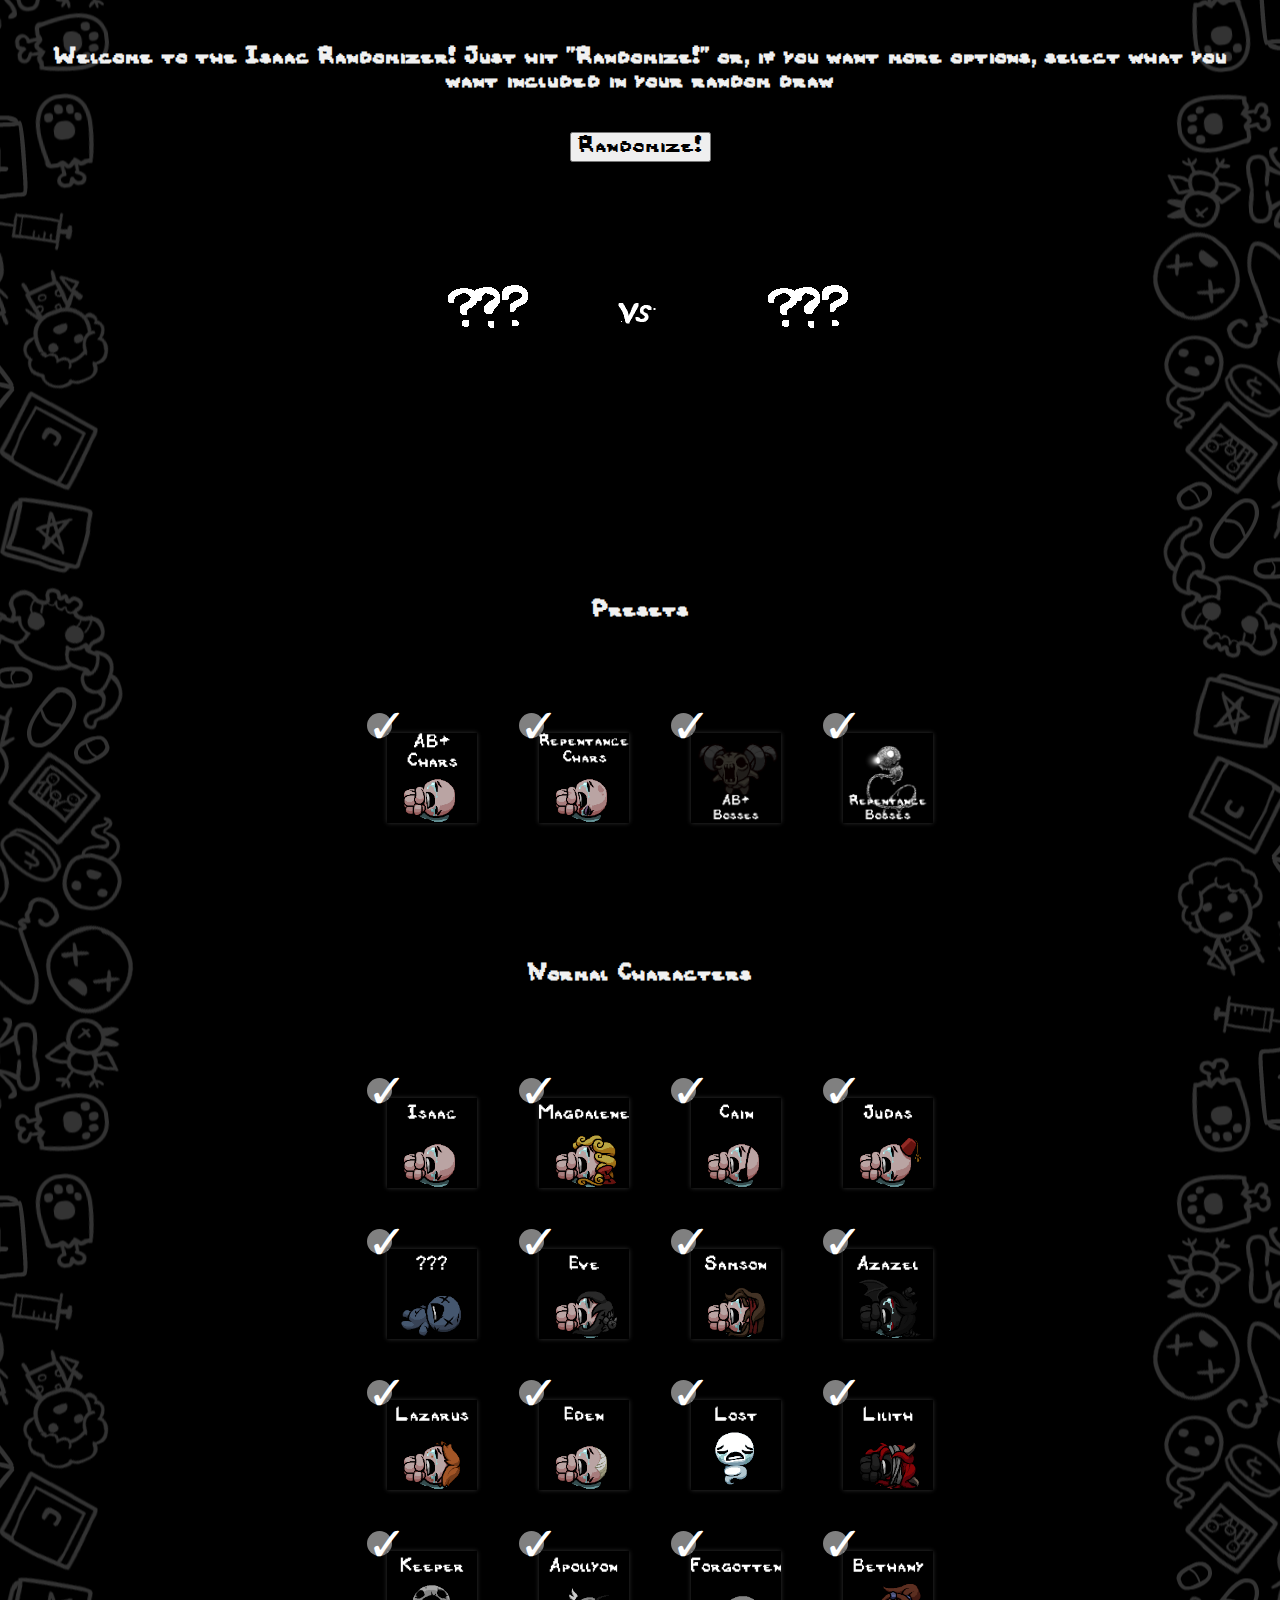
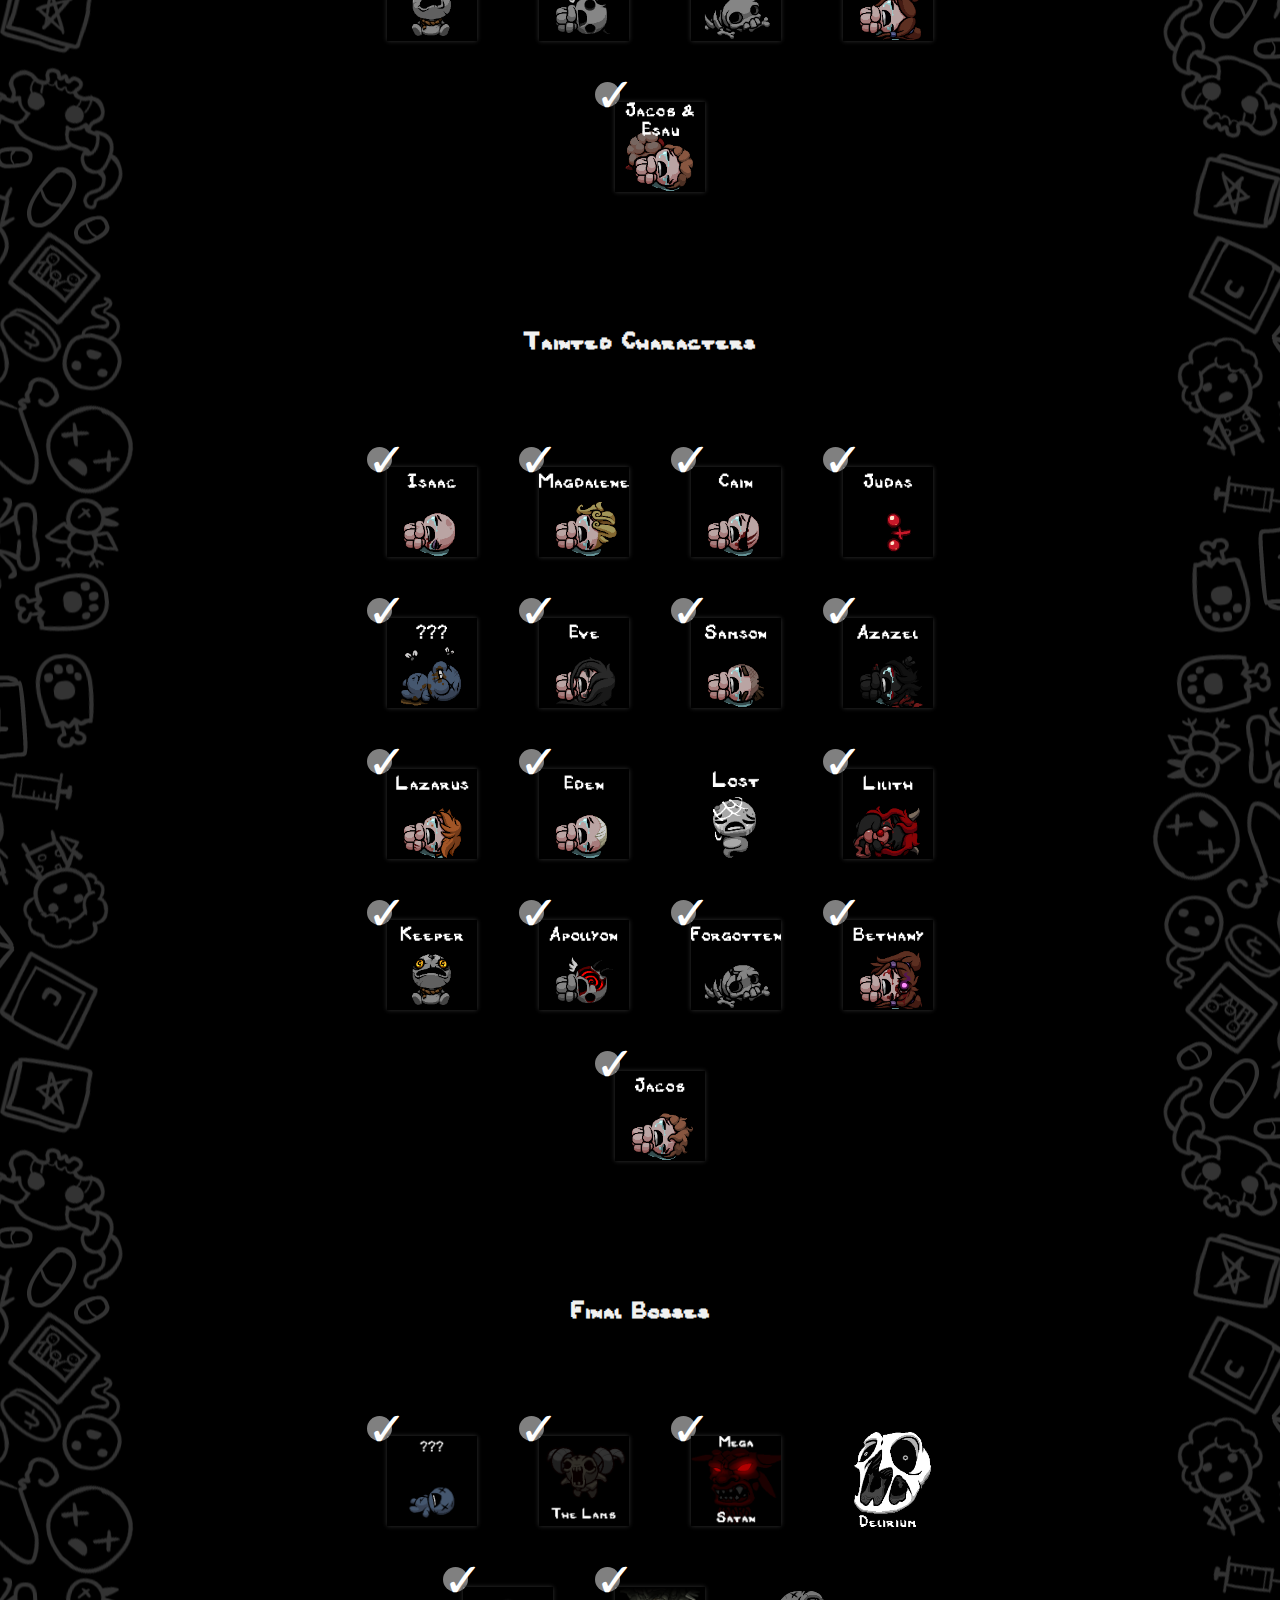
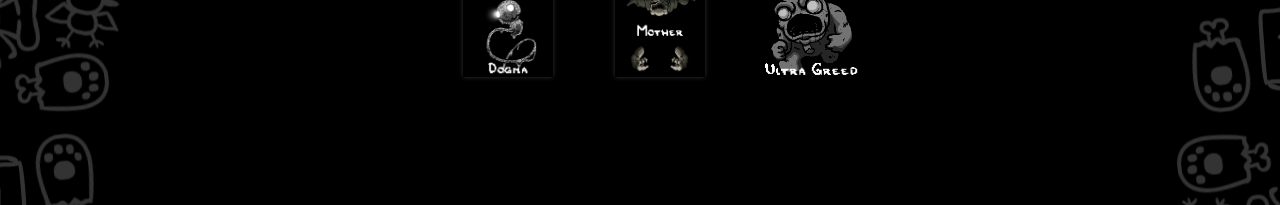
==== commit c91ae91b: "Add images to emptpy page." ====
--- a/index.html
+++ b/index.html
@@ -17,13 +17,13 @@
 
   <div class="center">
     <ul>
-      <li><img id="char_image"></li>
-      <li><img id="vs_image"></li>
-      <li><img id="boss_image"></li>
-    </ul>
-  </div>
-
-  <div class="result-text" id="result"></div>
+      <li><img id="char_image", src = "img/playerportrait_questionmark.png"></li>
+      <li><img id="vs_image" width=50%, src = "img/vs.png"></li>
+      <li><img id="boss_image", src = "img/portrait_questionmark.png"></li>
+    </ul>
+  </div>
+
+  <div class="result-text" id="result"><h2><br></h2></div>
 
   <!-- <div class="result-text"><h2>Presets</h2></div> -->
   <div class="result-text"><h2>Presets</h2></div>
